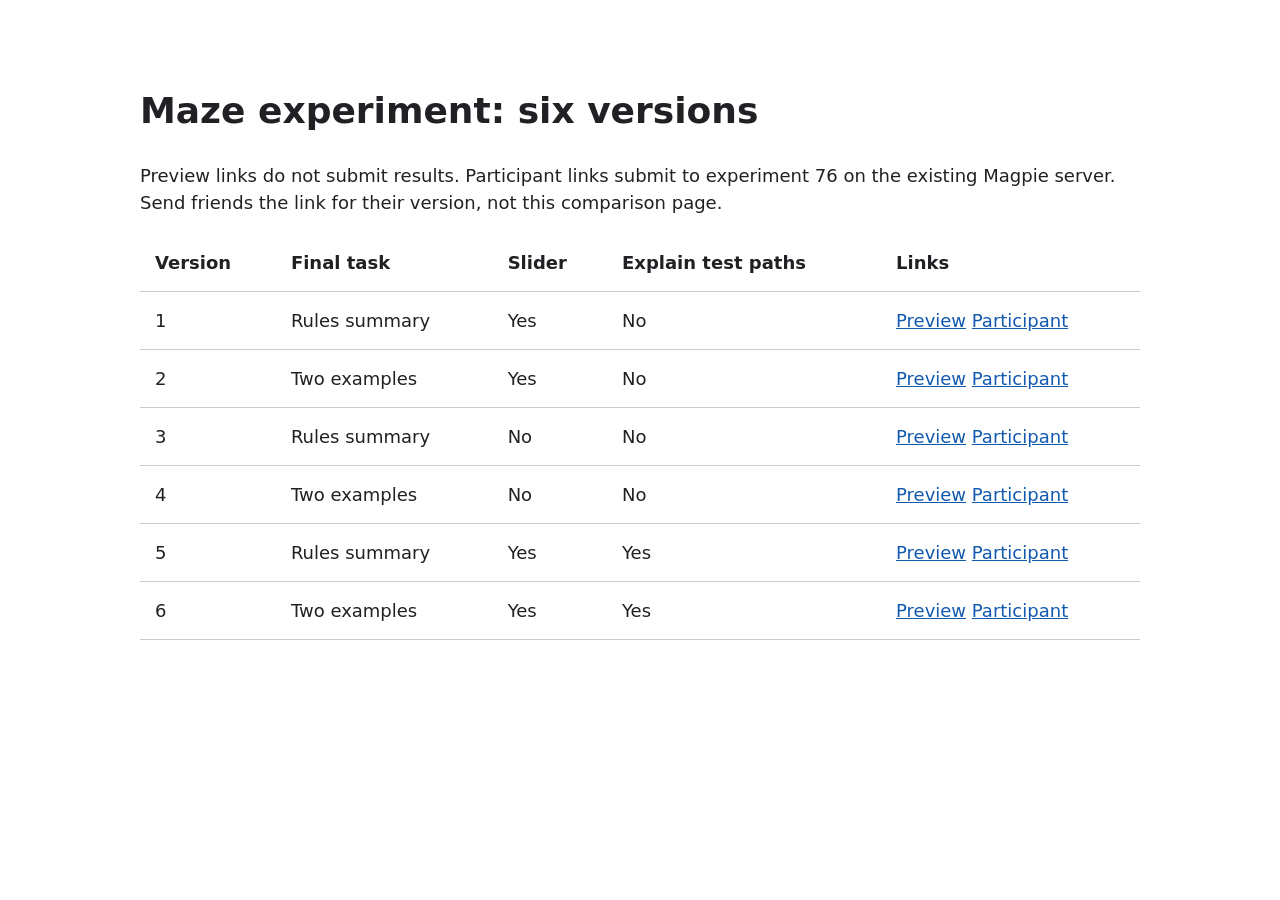
==== docs/versions.html @ be545d0b "add six versions of the maze experiment" ====
<!doctype html><html lang="en"><meta charset="utf-8"><meta name="viewport" content="width=device-width"><title>Maze experiment versions</title>
<style>body{font:18px/1.5 system-ui;max-width:1000px;margin:40px auto;padding:20px;color:#202124}table{border-collapse:collapse;width:100%}td,th{padding:15px;border-bottom:1px solid #ccc;text-align:left}a{color:#125aaf}code{font-size:16px}</style>
<h1>Maze experiment: six versions</h1><p>Preview links do not submit results. Participant links submit to experiment 76 on the existing Magpie server. Send friends the link for their version, not this comparison page.</p>
<table><thead><tr><th>Version</th><th>Final task</th><th>Slider</th><th>Explain test paths</th><th>Links</th></tr></thead><tbody id="versions"></tbody></table>
<script>
const settings=[['Rules summary','Yes','No'],['Two examples','Yes','No'],['Rules summary','No','No'],['Two examples','No','No'],['Rules summary','Yes','Yes'],['Two examples','Yes','Yes']];
settings.forEach((s,i)=>{const row=document.createElement('tr');[i+1,...s].forEach(v=>{const td=document.createElement('td');td.textContent=v;row.append(td)});const td=document.createElement('td');[['Preview','&preview=1'],['Participant','&mode=directLink']].forEach(([name,query])=>{const a=document.createElement('a');a.href='./?version='+(i+1)+query;a.textContent=name;td.append(a,document.createTextNode(' '));});row.append(td);document.getElementById('versions').append(row)});
</script></html>
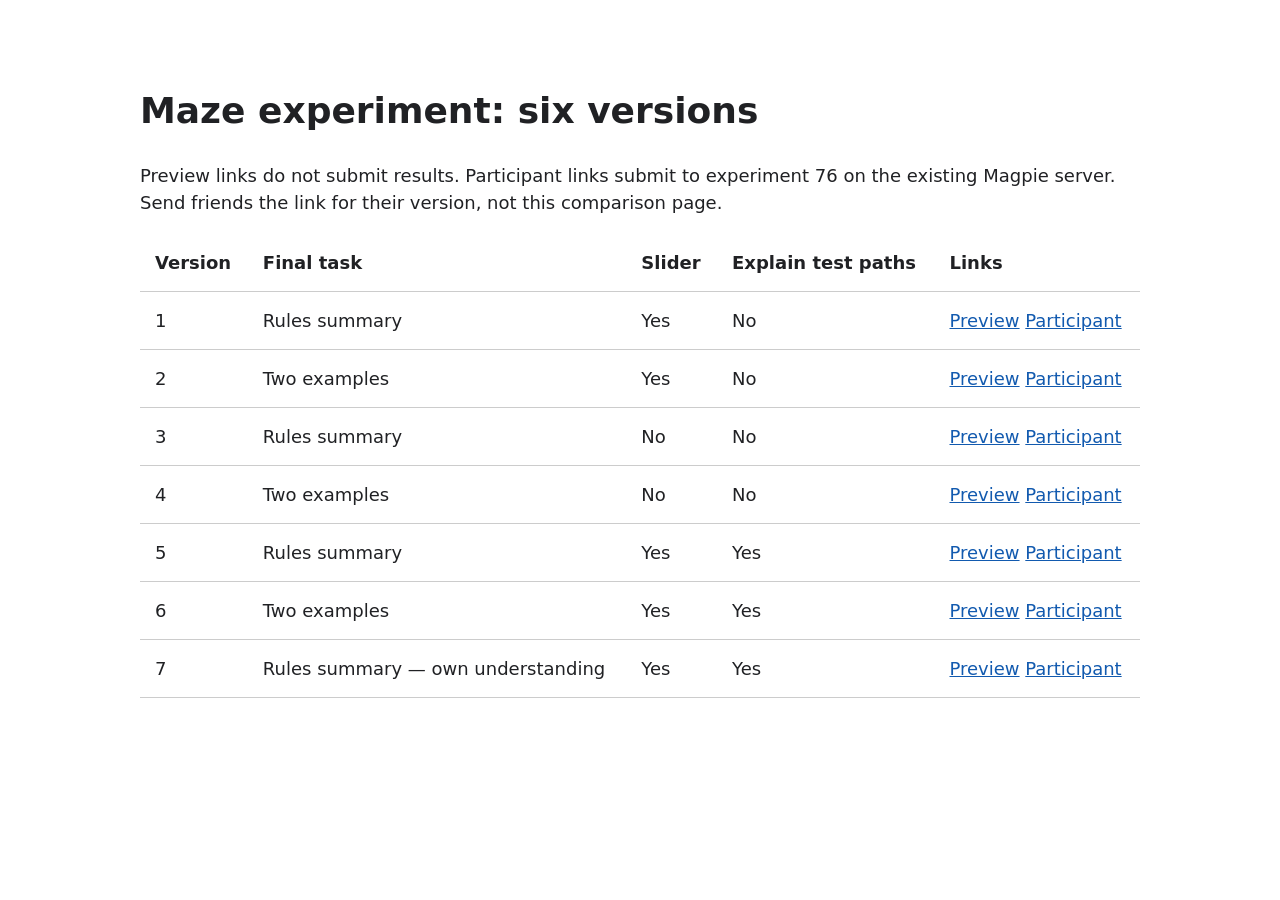
==== commit f39841e3: "added Amelie's and Katie's feedback and version 7 with awareness slider focused on the participant's" ====
--- a/docs/versions.html
+++ b/docs/versions.html
@@ -3,6 +3,6 @@
 <h1>Maze experiment: six versions</h1><p>Preview links do not submit results. Participant links submit to experiment 76 on the existing Magpie server. Send friends the link for their version, not this comparison page.</p>
 <table><thead><tr><th>Version</th><th>Final task</th><th>Slider</th><th>Explain test paths</th><th>Links</th></tr></thead><tbody id="versions"></tbody></table>
 <script>
-const settings=[['Rules summary','Yes','No'],['Two examples','Yes','No'],['Rules summary','No','No'],['Two examples','No','No'],['Rules summary','Yes','Yes'],['Two examples','Yes','Yes']];
+const settings=[['Rules summary','Yes','No'],['Two examples','Yes','No'],['Rules summary','No','No'],['Two examples','No','No'],['Rules summary','Yes','Yes'],['Two examples','Yes','Yes'],['Rules summary — own understanding', 'Yes', 'Yes']];
 settings.forEach((s,i)=>{const row=document.createElement('tr');[i+1,...s].forEach(v=>{const td=document.createElement('td');td.textContent=v;row.append(td)});const td=document.createElement('td');[['Preview','&preview=1'],['Participant','&mode=directLink']].forEach(([name,query])=>{const a=document.createElement('a');a.href='./?version='+(i+1)+query;a.textContent=name;td.append(a,document.createTextNode(' '));});row.append(td);document.getElementById('versions').append(row)});
 </script></html>
